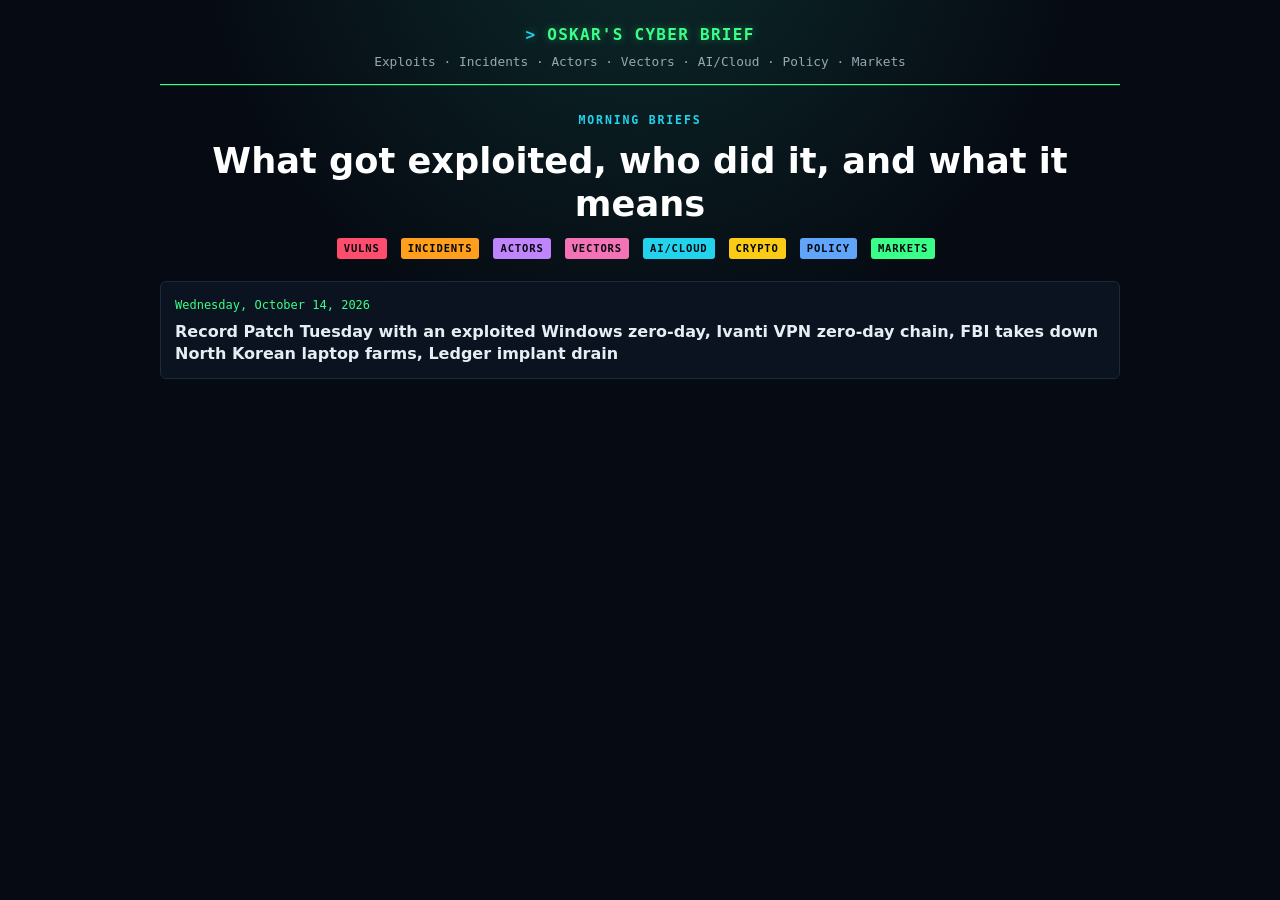
==== index.html @ cab3819d "Cyber Brief: site and first edition 2026-10-14" ====
<!doctype html><html lang="en"><head><meta charset="utf-8"><meta name="viewport" content="width=device-width,initial-scale=1"><meta name="color-scheme" content="dark">
<title>Oskar's Cyber Brief</title><link rel="stylesheet" href="style.css?v=1"></head><body><main>
<header class="topbar"><a class="brand" href="./">Oskar's Cyber Brief</a><span class="date">Exploits · Incidents · Actors · Vectors · AI/Cloud · Policy · Markets</span></header>
<div class="masthead"><div class="kicker">Morning briefs</div><h1>What got exploited, who did it, and what it means</h1>
<div class="legend"><span class="chip vul">Vulns</span><span class="chip inc">Incidents</span><span class="chip ta">Actors</span><span class="chip vec">Vectors</span><span class="chip ai">AI/Cloud</span><span class="chip cry">Crypto</span><span class="chip pol">Policy</span><span class="chip mkt">Markets</span></div></div>
<section class="cards">
<!-- ARCHIVE: newest first -->
<a class="bcard" href="briefs/2026-10-14.html"><div class="d">Wednesday, October 14, 2026</div><div class="h">Record Patch Tuesday with an exploited Windows zero-day, Ivanti VPN zero-day chain, FBI takes down North Korean laptop farms, Ledger implant drain</div></a>
</section></main></body></html>
---- style.css ----
:root{--bg:#060a12;--card:#0b1220;--fg:#e6edf3;--muted:#9aa7b4;--line:#1c2a3d;--g:#39ff88;--c:#22d3ee;--link:#5eead4;
--vul:#ff4d6d;--inc:#ff9f1c;--ta:#c084fc;--vec:#f472b6;--ai:#22d3ee;--cry:#facc15;--pol:#60a5fa;--mkt:#39ff88;--yt:#fb7185;--acc:#a7f3d0;--pot:#94a3b8;--r:6px}
*{box-sizing:border-box}
body{margin:0;background:var(--bg) radial-gradient(circle at 50% -20%,#0c2a2a 0,transparent 55%) no-repeat;color:var(--fg);font:16px/1.6 Inter,system-ui,-apple-system,"Segoe UI",Roboto,sans-serif}
main{max-width:1000px;margin:0 auto;padding:22px 20px 60px}
a{color:var(--link);text-decoration:none;font-weight:500}a:hover{text-decoration:underline}
.mono,.topbar,.kicker,.chip,.bcard .d,.note{font-family:"JetBrains Mono",ui-monospace,Menlo,Consolas,monospace}
.topbar{display:flex;flex-direction:column;align-items:center;text-align:center;gap:4px;padding-bottom:12px;border-bottom:1px solid var(--g);box-shadow:0 1px 0 #39ff8833}
.brand{font-weight:800;color:var(--g);letter-spacing:.08em;text-transform:uppercase;text-shadow:0 0 8px #39ff8866}
.brand::before{content:"> ";color:var(--c)}
.date{color:var(--muted);font-size:.8rem}
.masthead{margin:26px 0 16px;text-align:center}
.kicker{text-transform:uppercase;letter-spacing:.16em;font-size:.72rem;font-weight:700;color:var(--c)}
h1{font-size:clamp(1.45rem,4vw,2.2rem);line-height:1.22;margin:.3em 0;color:#fff}
.legend{display:flex;flex-wrap:wrap;gap:6px;justify-content:center;margin-top:12px}
.hero{display:grid;grid-template-columns:repeat(auto-fit,minmax(215px,1fr));gap:12px;margin:14px 0 30px}
.story{background:var(--card);border:1px solid var(--line);border-top:3px solid var(--k);border-radius:var(--r);padding:14px;display:flex;flex-direction:column;gap:6px}
.story h3{margin:0;font-size:1.02rem;line-height:1.3;color:#fff}.story p{margin:0;color:var(--muted);font-size:.9rem;flex:1}
.chip{display:inline-block;font-size:.66rem;font-weight:700;letter-spacing:.08em;text-transform:uppercase;padding:2px 7px;border-radius:3px;color:#04070d;background:var(--k);margin-right:8px;vertical-align:middle}
.area{background:var(--card);border:1px solid var(--line);border-left:3px solid var(--k);border-radius:var(--r);padding:12px 18px;margin:14px 0}
.area h2{font-size:1.08rem;margin:.2em 0 .4em;color:#fff}.area h4{margin:.6em 0 0;color:var(--k);font-size:.8rem;text-transform:uppercase;letter-spacing:.1em;font-family:ui-monospace,Menlo,monospace}
.area ul{margin:.2em 0;padding-left:1.1em}.area li{margin:.35em 0}.area li::marker{color:var(--k)}
li.empty{color:var(--muted);list-style:none;margin-left:-1.1em}
.vul{--k:var(--vul)}.inc{--k:var(--inc)}.ta{--k:var(--ta)}.vec{--k:var(--vec)}.ai{--k:var(--ai)}.cry{--k:var(--cry)}.pol{--k:var(--pol)}.mkt{--k:var(--mkt)}.yt{--k:var(--yt)}.acc{--k:var(--acc)}.pot{--k:var(--pot)}
.cards{display:grid;grid-template-columns:repeat(auto-fit,minmax(280px,1fr));gap:12px;margin-top:22px}
.bcard{display:block;background:var(--card);border:1px solid var(--line);border-radius:var(--r);padding:14px;color:var(--fg)}
.bcard:hover{border-color:var(--g);text-decoration:none;box-shadow:0 0 12px #39ff8822}
.bcard .d{color:var(--g);font-size:.75rem}.bcard .h{margin-top:6px;font-weight:600;line-height:1.35}
.note{color:var(--muted);font-size:.8rem;border-top:1px dashed var(--line);padding-top:12px;margin-top:22px}
footer{margin-top:24px;text-align:center}
@media(max-width:600px){main{padding:16px 12px 40px}.area{padding:10px 12px}}
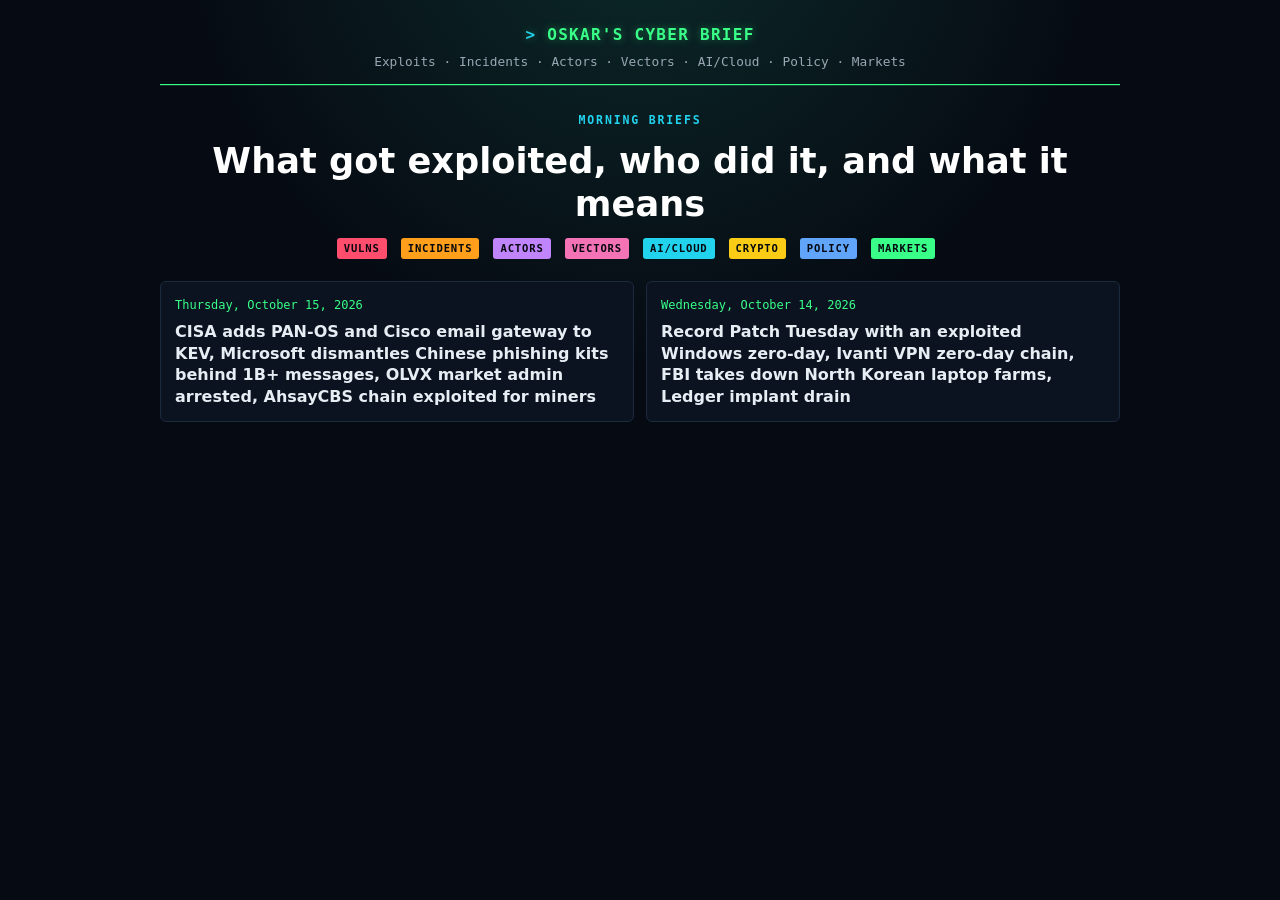
==== commit 26095bad: "Cyber Brief 2026-10-15: CISA KEV PAN-OS/Cisco/Ahsay, Microsoft phishing kits, OLVX arrest" ====
--- a/index.html
+++ b/index.html
@@ -5,5 +5,6 @@
 <div class="legend"><span class="chip vul">Vulns</span><span class="chip inc">Incidents</span><span class="chip ta">Actors</span><span class="chip vec">Vectors</span><span class="chip ai">AI/Cloud</span><span class="chip cry">Crypto</span><span class="chip pol">Policy</span><span class="chip mkt">Markets</span></div></div>
 <section class="cards">
 <!-- ARCHIVE: newest first -->
+<a class="bcard" href="briefs/2026-10-15.html"><div class="d">Thursday, October 15, 2026</div><div class="h">CISA adds PAN-OS and Cisco email gateway to KEV, Microsoft dismantles Chinese phishing kits behind 1B+ messages, OLVX market admin arrested, AhsayCBS chain exploited for miners</div></a>
 <a class="bcard" href="briefs/2026-10-14.html"><div class="d">Wednesday, October 14, 2026</div><div class="h">Record Patch Tuesday with an exploited Windows zero-day, Ivanti VPN zero-day chain, FBI takes down North Korean laptop farms, Ledger implant drain</div></a>
 </section></main></body></html>
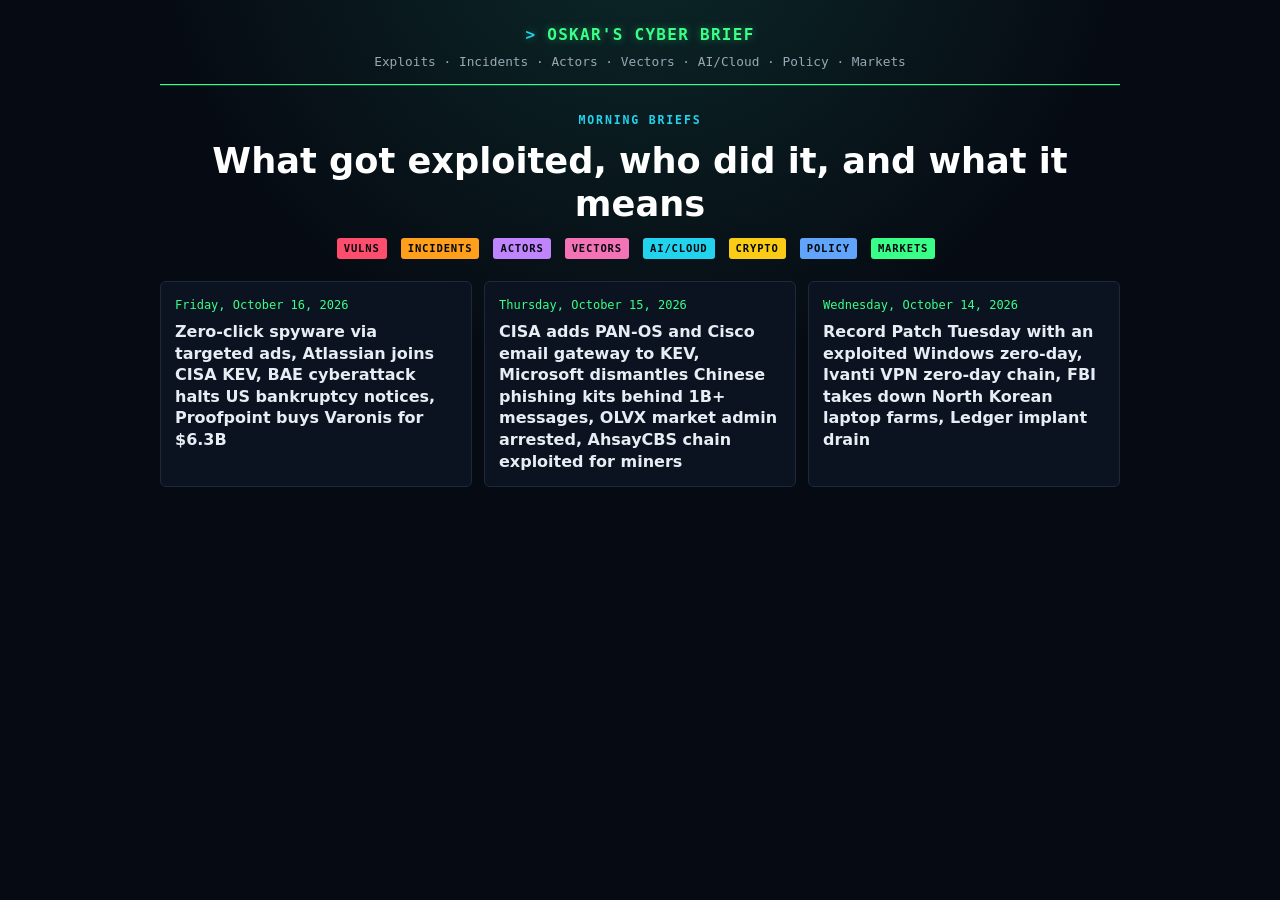
==== commit d3fda5d4: "Add Cyber Brief for 2026-10-16 AdFection zero-click ad spyware, Atlassian KEV, BAE/BNC outage, Proof" ====
--- a/index.html
+++ b/index.html
@@ -5,6 +5,7 @@
 <div class="legend"><span class="chip vul">Vulns</span><span class="chip inc">Incidents</span><span class="chip ta">Actors</span><span class="chip vec">Vectors</span><span class="chip ai">AI/Cloud</span><span class="chip cry">Crypto</span><span class="chip pol">Policy</span><span class="chip mkt">Markets</span></div></div>
 <section class="cards">
 <!-- ARCHIVE: newest first -->
+<a class="bcard" href="briefs/2026-10-16.html"><div class="d">Friday, October 16, 2026</div><div class="h">Zero-click spyware via targeted ads, Atlassian joins CISA KEV, BAE cyberattack halts US bankruptcy notices, Proofpoint buys Varonis for $6.3B</div></a>
 <a class="bcard" href="briefs/2026-10-15.html"><div class="d">Thursday, October 15, 2026</div><div class="h">CISA adds PAN-OS and Cisco email gateway to KEV, Microsoft dismantles Chinese phishing kits behind 1B+ messages, OLVX market admin arrested, AhsayCBS chain exploited for miners</div></a>
 <a class="bcard" href="briefs/2026-10-14.html"><div class="d">Wednesday, October 14, 2026</div><div class="h">Record Patch Tuesday with an exploited Windows zero-day, Ivanti VPN zero-day chain, FBI takes down North Korean laptop farms, Ledger implant drain</div></a>
 </section></main></body></html>
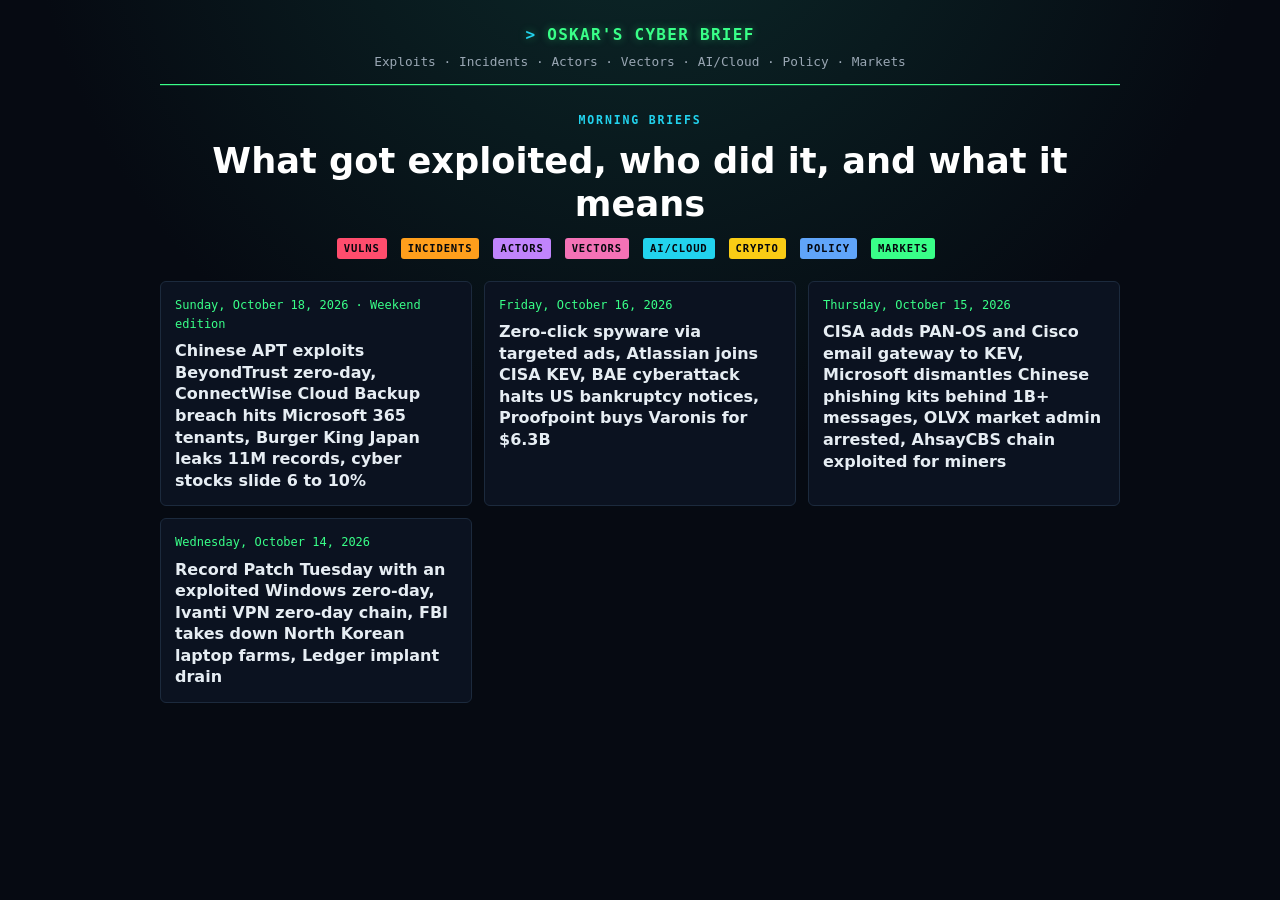
==== commit 9370a20d: "Cyber Brief weekend edition 2026-10-18" ====
--- a/index.html
+++ b/index.html
@@ -5,6 +5,7 @@
 <div class="legend"><span class="chip vul">Vulns</span><span class="chip inc">Incidents</span><span class="chip ta">Actors</span><span class="chip vec">Vectors</span><span class="chip ai">AI/Cloud</span><span class="chip cry">Crypto</span><span class="chip pol">Policy</span><span class="chip mkt">Markets</span></div></div>
 <section class="cards">
 <!-- ARCHIVE: newest first -->
+<a class="bcard" href="briefs/2026-10-18.html"><div class="d">Sunday, October 18, 2026 · Weekend edition</div><div class="h">Chinese APT exploits BeyondTrust zero-day, ConnectWise Cloud Backup breach hits Microsoft 365 tenants, Burger King Japan leaks 11M records, cyber stocks slide 6 to 10%</div></a>
 <a class="bcard" href="briefs/2026-10-16.html"><div class="d">Friday, October 16, 2026</div><div class="h">Zero-click spyware via targeted ads, Atlassian joins CISA KEV, BAE cyberattack halts US bankruptcy notices, Proofpoint buys Varonis for $6.3B</div></a>
 <a class="bcard" href="briefs/2026-10-15.html"><div class="d">Thursday, October 15, 2026</div><div class="h">CISA adds PAN-OS and Cisco email gateway to KEV, Microsoft dismantles Chinese phishing kits behind 1B+ messages, OLVX market admin arrested, AhsayCBS chain exploited for miners</div></a>
 <a class="bcard" href="briefs/2026-10-14.html"><div class="d">Wednesday, October 14, 2026</div><div class="h">Record Patch Tuesday with an exploited Windows zero-day, Ivanti VPN zero-day chain, FBI takes down North Korean laptop farms, Ledger implant drain</div></a>
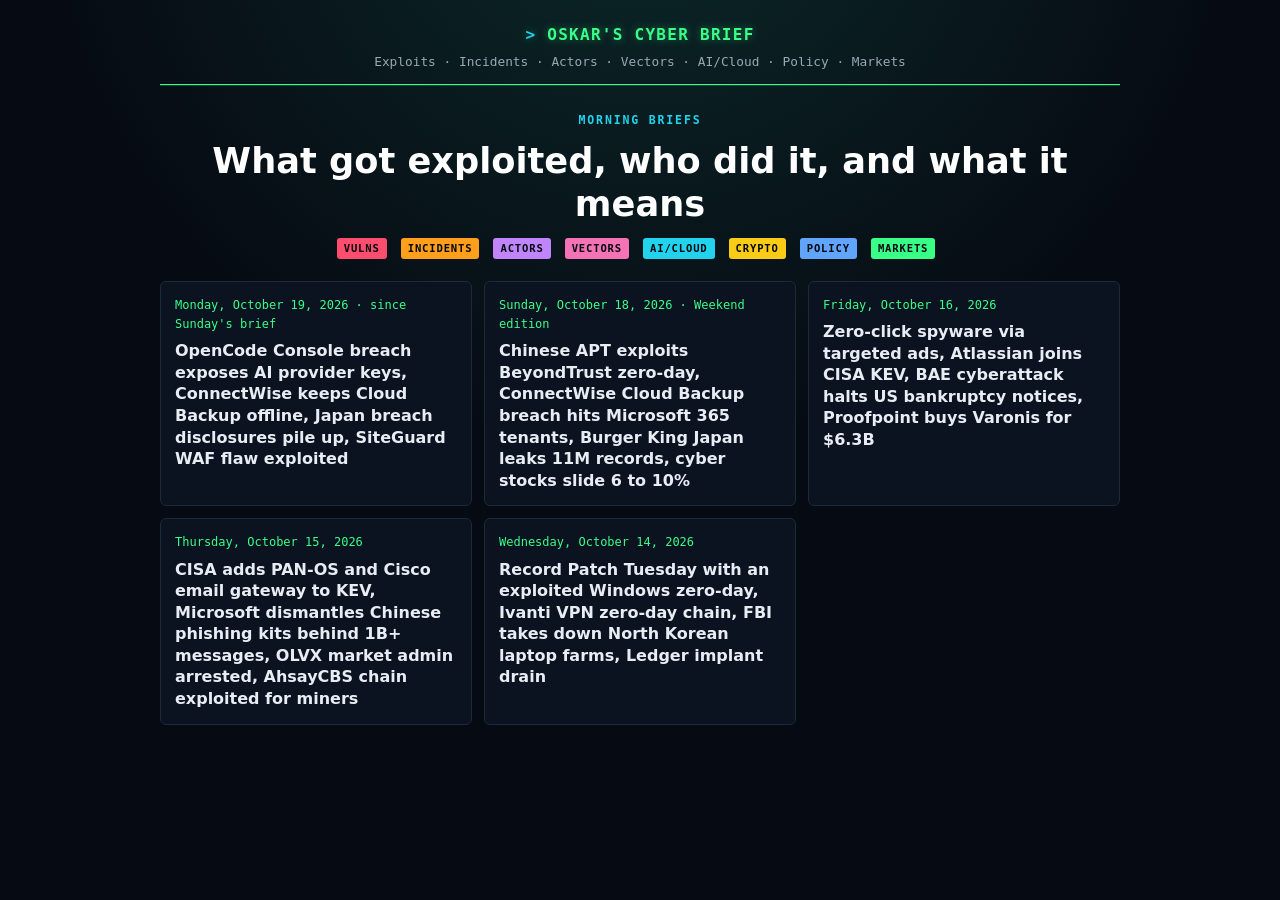
==== commit 973b5673: "Cyber Brief 2026-10-19" ====
--- a/index.html
+++ b/index.html
@@ -5,6 +5,7 @@
 <div class="legend"><span class="chip vul">Vulns</span><span class="chip inc">Incidents</span><span class="chip ta">Actors</span><span class="chip vec">Vectors</span><span class="chip ai">AI/Cloud</span><span class="chip cry">Crypto</span><span class="chip pol">Policy</span><span class="chip mkt">Markets</span></div></div>
 <section class="cards">
 <!-- ARCHIVE: newest first -->
+<a class="bcard" href="briefs/2026-10-19.html"><div class="d">Monday, October 19, 2026 · since Sunday's brief</div><div class="h">OpenCode Console breach exposes AI provider keys, ConnectWise keeps Cloud Backup offline, Japan breach disclosures pile up, SiteGuard WAF flaw exploited</div></a>
 <a class="bcard" href="briefs/2026-10-18.html"><div class="d">Sunday, October 18, 2026 · Weekend edition</div><div class="h">Chinese APT exploits BeyondTrust zero-day, ConnectWise Cloud Backup breach hits Microsoft 365 tenants, Burger King Japan leaks 11M records, cyber stocks slide 6 to 10%</div></a>
 <a class="bcard" href="briefs/2026-10-16.html"><div class="d">Friday, October 16, 2026</div><div class="h">Zero-click spyware via targeted ads, Atlassian joins CISA KEV, BAE cyberattack halts US bankruptcy notices, Proofpoint buys Varonis for $6.3B</div></a>
 <a class="bcard" href="briefs/2026-10-15.html"><div class="d">Thursday, October 15, 2026</div><div class="h">CISA adds PAN-OS and Cisco email gateway to KEV, Microsoft dismantles Chinese phishing kits behind 1B+ messages, OLVX market admin arrested, AhsayCBS chain exploited for miners</div></a>
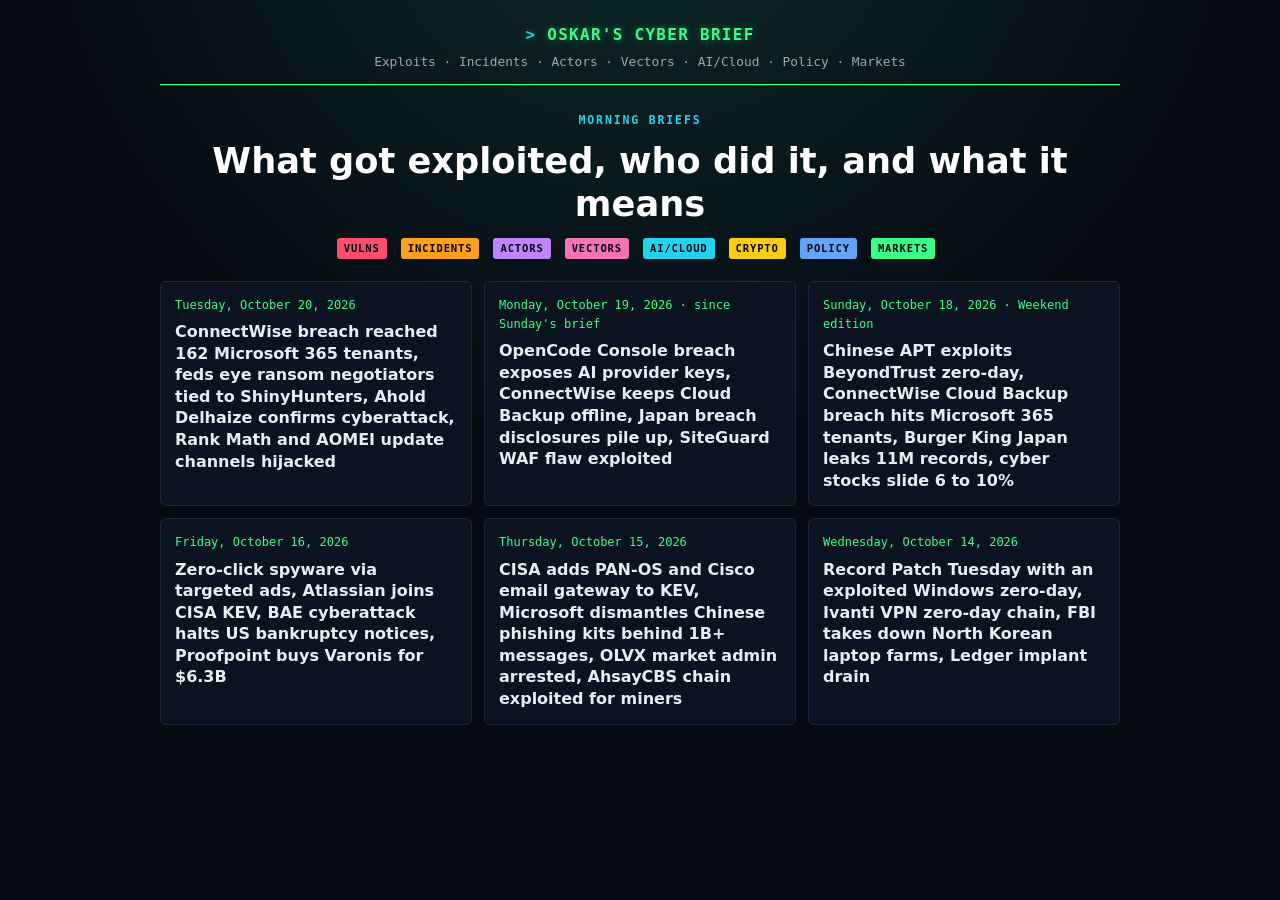
==== commit 48774e62: "Cyber Brief 2026-10-20" ====
--- a/index.html
+++ b/index.html
@@ -5,6 +5,7 @@
 <div class="legend"><span class="chip vul">Vulns</span><span class="chip inc">Incidents</span><span class="chip ta">Actors</span><span class="chip vec">Vectors</span><span class="chip ai">AI/Cloud</span><span class="chip cry">Crypto</span><span class="chip pol">Policy</span><span class="chip mkt">Markets</span></div></div>
 <section class="cards">
 <!-- ARCHIVE: newest first -->
+<a class="bcard" href="briefs/2026-10-20.html"><div class="d">Tuesday, October 20, 2026</div><div class="h">ConnectWise breach reached 162 Microsoft 365 tenants, feds eye ransom negotiators tied to ShinyHunters, Ahold Delhaize confirms cyberattack, Rank Math and AOMEI update channels hijacked</div></a>
 <a class="bcard" href="briefs/2026-10-19.html"><div class="d">Monday, October 19, 2026 · since Sunday's brief</div><div class="h">OpenCode Console breach exposes AI provider keys, ConnectWise keeps Cloud Backup offline, Japan breach disclosures pile up, SiteGuard WAF flaw exploited</div></a>
 <a class="bcard" href="briefs/2026-10-18.html"><div class="d">Sunday, October 18, 2026 · Weekend edition</div><div class="h">Chinese APT exploits BeyondTrust zero-day, ConnectWise Cloud Backup breach hits Microsoft 365 tenants, Burger King Japan leaks 11M records, cyber stocks slide 6 to 10%</div></a>
 <a class="bcard" href="briefs/2026-10-16.html"><div class="d">Friday, October 16, 2026</div><div class="h">Zero-click spyware via targeted ads, Atlassian joins CISA KEV, BAE cyberattack halts US bankruptcy notices, Proofpoint buys Varonis for $6.3B</div></a>
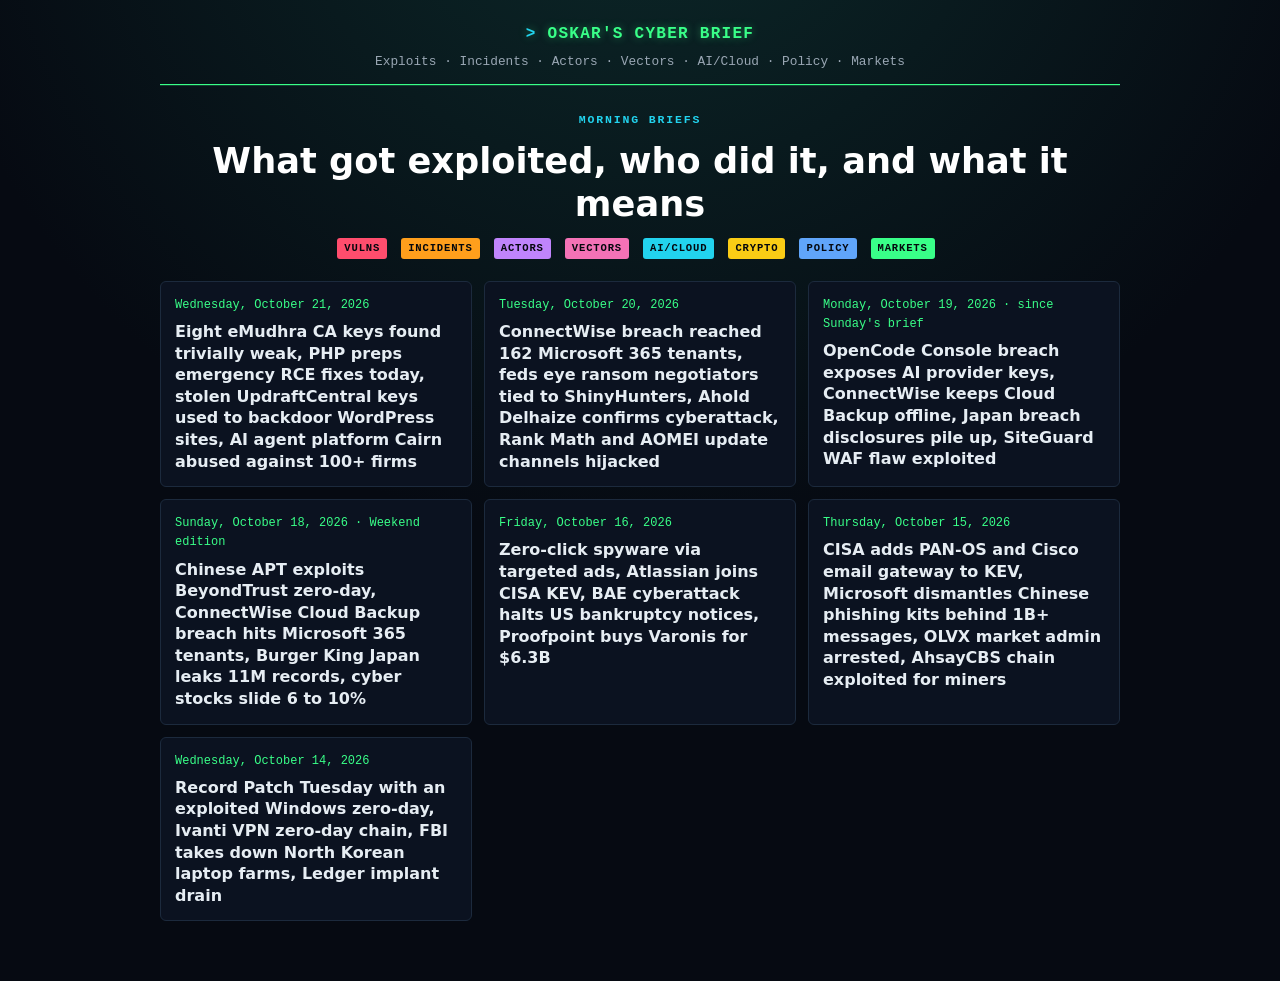
==== commit ebd91b57: "Cyber Brief 2026-10-21" ====
--- a/index.html
+++ b/index.html
@@ -5,6 +5,7 @@
 <div class="legend"><span class="chip vul">Vulns</span><span class="chip inc">Incidents</span><span class="chip ta">Actors</span><span class="chip vec">Vectors</span><span class="chip ai">AI/Cloud</span><span class="chip cry">Crypto</span><span class="chip pol">Policy</span><span class="chip mkt">Markets</span></div></div>
 <section class="cards">
 <!-- ARCHIVE: newest first -->
+<a class="bcard" href="briefs/2026-10-21.html"><div class="d">Wednesday, October 21, 2026</div><div class="h">Eight eMudhra CA keys found trivially weak, PHP preps emergency RCE fixes today, stolen UpdraftCentral keys used to backdoor WordPress sites, AI agent platform Cairn abused against 100+ firms</div></a>
 <a class="bcard" href="briefs/2026-10-20.html"><div class="d">Tuesday, October 20, 2026</div><div class="h">ConnectWise breach reached 162 Microsoft 365 tenants, feds eye ransom negotiators tied to ShinyHunters, Ahold Delhaize confirms cyberattack, Rank Math and AOMEI update channels hijacked</div></a>
 <a class="bcard" href="briefs/2026-10-19.html"><div class="d">Monday, October 19, 2026 · since Sunday's brief</div><div class="h">OpenCode Console breach exposes AI provider keys, ConnectWise keeps Cloud Backup offline, Japan breach disclosures pile up, SiteGuard WAF flaw exploited</div></a>
 <a class="bcard" href="briefs/2026-10-18.html"><div class="d">Sunday, October 18, 2026 · Weekend edition</div><div class="h">Chinese APT exploits BeyondTrust zero-day, ConnectWise Cloud Backup breach hits Microsoft 365 tenants, Burger King Japan leaks 11M records, cyber stocks slide 6 to 10%</div></a>
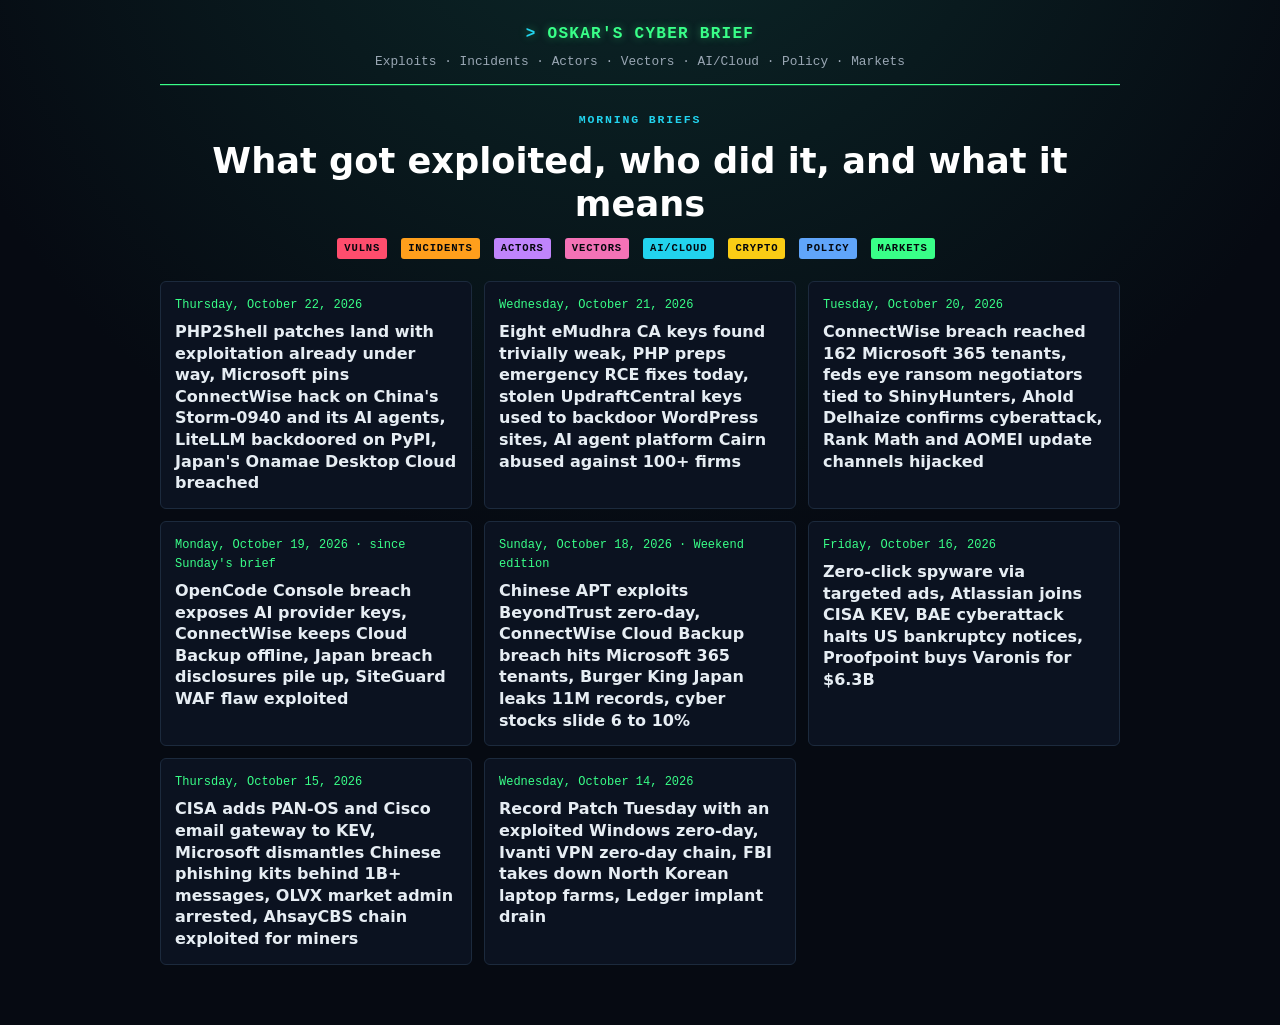
==== commit a6ba7231: "Cyber Brief 2026-10-22" ====
--- a/index.html
+++ b/index.html
@@ -5,6 +5,7 @@
 <div class="legend"><span class="chip vul">Vulns</span><span class="chip inc">Incidents</span><span class="chip ta">Actors</span><span class="chip vec">Vectors</span><span class="chip ai">AI/Cloud</span><span class="chip cry">Crypto</span><span class="chip pol">Policy</span><span class="chip mkt">Markets</span></div></div>
 <section class="cards">
 <!-- ARCHIVE: newest first -->
+<a class="bcard" href="briefs/2026-10-22.html"><div class="d">Thursday, October 22, 2026</div><div class="h">PHP2Shell patches land with exploitation already under way, Microsoft pins ConnectWise hack on China's Storm-0940 and its AI agents, LiteLLM backdoored on PyPI, Japan's Onamae Desktop Cloud breached</div></a>
 <a class="bcard" href="briefs/2026-10-21.html"><div class="d">Wednesday, October 21, 2026</div><div class="h">Eight eMudhra CA keys found trivially weak, PHP preps emergency RCE fixes today, stolen UpdraftCentral keys used to backdoor WordPress sites, AI agent platform Cairn abused against 100+ firms</div></a>
 <a class="bcard" href="briefs/2026-10-20.html"><div class="d">Tuesday, October 20, 2026</div><div class="h">ConnectWise breach reached 162 Microsoft 365 tenants, feds eye ransom negotiators tied to ShinyHunters, Ahold Delhaize confirms cyberattack, Rank Math and AOMEI update channels hijacked</div></a>
 <a class="bcard" href="briefs/2026-10-19.html"><div class="d">Monday, October 19, 2026 · since Sunday's brief</div><div class="h">OpenCode Console breach exposes AI provider keys, ConnectWise keeps Cloud Backup offline, Japan breach disclosures pile up, SiteGuard WAF flaw exploited</div></a>
